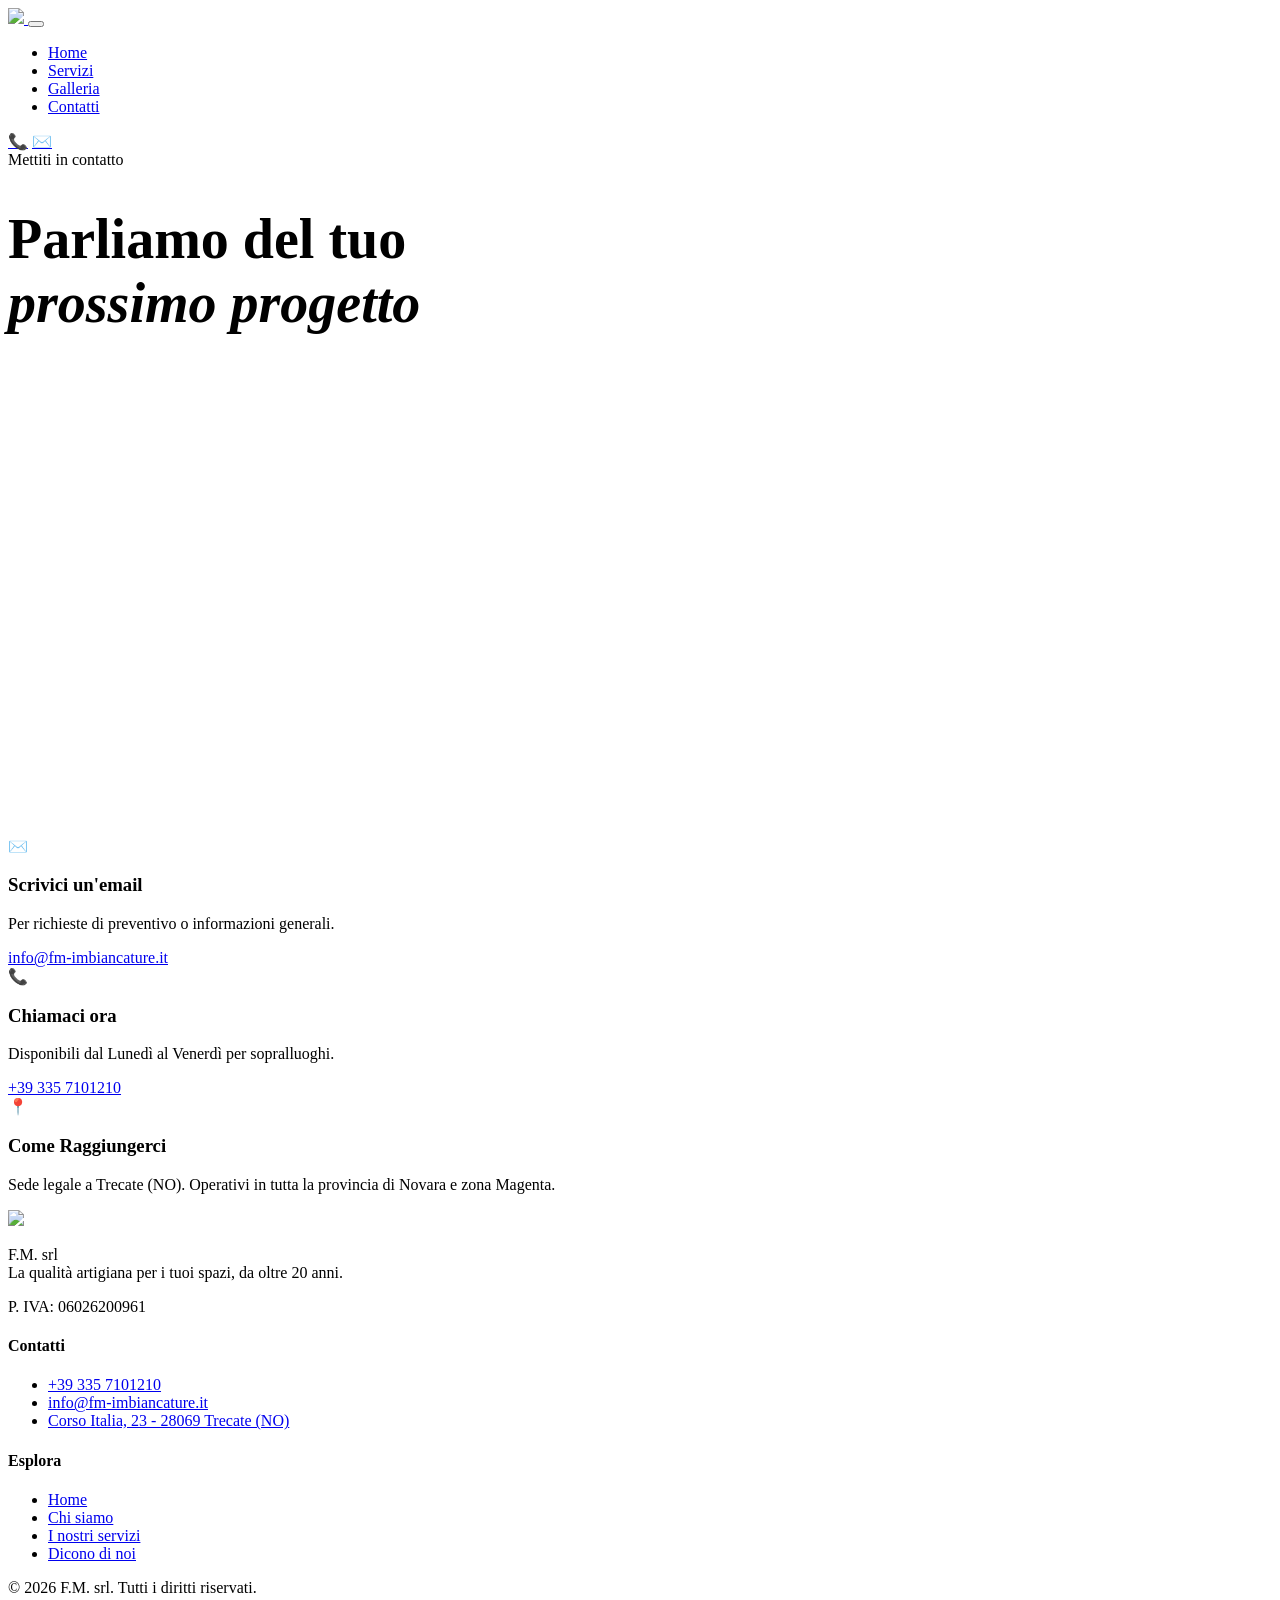
==== contatti/index.html @ 0c0d028b "Modificato logo" ====
<!doctype html>
<html lang="it">
  <head>
    <meta charset="UTF-8" />
    <meta name="viewport" content="width=device-width, initial-scale=1.0" />
    <title>F.M. Group - Ristrutturazioni e Imbiancature</title>
    <base href="/fm-imbiancature/contatti/" />

    <title>FM GROUP</title>
    <link rel="icon" href="../public/favicon.png" />
    <link rel="og" href="../public/favicon.png" />

    <link rel="preconnect" href="https://fonts.googleapis.com" />
    <link rel="preconnect" href="https://fonts.gstatic.com" crossorigin />
    <link
      href="https://fonts.googleapis.com/css2?family=DM+Sans:opsz,wght@9..40,400;500;700&family=Playfair+Display:ital,wght@0,400;0,600;0,700;1,400;1,600&display=swap"
      rel="stylesheet"
    />
    <link rel="stylesheet" href="style.css" />
  </head>
  <body>
    <nav>
      <div class="container nav-inner">
        <a href="../">
          <img src="../public/logo.svg" style="height: 64px" />
        </a>

        <button class="menu-toggle" id="menu-toggle" aria-label="Apri menu">
          <span></span>
          <span></span>
          <span></span>
        </button>

        <div class="nav-content" id="nav-content">
          <ul class="nav-links">
            <li><a href="../">Home</a></li>
            <li><a href="../#servizi">Servizi</a></li>
            <li><a href="../galleria/">Galleria</a></li>
            <li><a href="../contatti/">Contatti</a></li>
          </ul>
          <div class="nav-contact">
            <a href="tel:+393357101210" class="icon-link" aria-label="Chiama"
              >📞</a
            >
            <a
              href="mailto:info@fm-imbiancature.it"
              class="icon-link"
              aria-label="Email"
              >✉️</a
            >
          </div>
        </div>
      </div>
    </nav>

    <main class="contact-page section-padding">
      <div class="container">
        <div class="contact-grid">
          <div class="map-container fade-in-up">
            <span class="label fade-in-up">Mettiti in contatto</span>
            <h1
              class="serif fade-in-up"
              style="font-size: 3.5rem; margin-bottom: 3rem"
            >
              Parliamo del tuo <br /><i>prossimo progetto</i>
            </h1>
            <iframe
              src="https://www.google.com/maps/embed?pb=!1m18!1m12!1m3!1d2801.357564765434!2d8.732891312384724!3d45.40212987095455!2m3!1f0!2f0!3f0!3m2!1i1024!2i768!4f13.1!3m3!1m2!1s0x4786638062035e7d%3A0x6b8032c638e55e5!2s28069%20Trecate%20NO!5e0!3m2!1sit!2sit!4v1700000000000!5m2!1sit!2sit"
              width="100%"
              height="450"
              style="border: 0"
              allowfullscreen=""
              loading="lazy"
              referrerpolicy="no-referrer-when-downgrade"
            >
            </iframe>
          </div>

          <div class="contact-info">
            <div class="contact-card fade-in-up" style="transition-delay: 0.1s">
              <div class="contact-card-icon">✉️</div>
              <div class="contact-card-content">
                <h3>Scrivici un'email</h3>
                <p>Per richieste di preventivo o informazioni generali.</p>
                <a href="mailto:info@fm-imbiancature.it" class="contact-link"
                  >info@fm-imbiancature.it</a
                >
              </div>
            </div>

            <div class="contact-card fade-in-up" style="transition-delay: 0.2s">
              <div class="contact-card-icon">📞</div>
              <div class="contact-card-content">
                <h3>Chiamaci ora</h3>
                <p>Disponibili dal Lunedì al Venerdì per sopralluoghi.</p>
                <a href="tel:+393357101210" class="contact-link"
                  >+39 335 7101210</a
                >
              </div>
            </div>

            <div class="contact-card fade-in-up" style="transition-delay: 0.3s">
              <div class="contact-card-icon">📍</div>
              <div class="contact-card-content">
                <h3>Come Raggiungerci</h3>
                <p>
                  Sede legale a Trecate (NO). Operativi in tutta la provincia di
                  Novara e zona Magenta.
                </p>
              </div>
            </div>
          </div>
        </div>
      </div>
    </main>

    <footer>
      <div class="container">
        <div class="footer-grid">
          <div class="footer-brand">
            <a href="../" class="footer-logo">
              <img src="../public/logo.svg" style="height: 64px" />
            </a>
            <p>
              F.M. srl<br />La qualità artigiana per i tuoi spazi, da oltre 20
              anni.
            </p>
            <p style="margin-top: 1rem">P. IVA: 06026200961</p>
          </div>
          <div class="footer-links">
            <h4>Contatti</h4>
            <ul>
              <li><a href="tel:+393357101210">+39 335 7101210</a></li>
              <li>
                <a href="mailto:info@fm-imbiancature.it"
                  >info@fm-imbiancature.it</a
                >
              </li>
              <li>
                <a
                  href="https://maps.app.goo.gl/eSkdiNSnSLmnvJY69"
                  target="_blank"
                >
                  Corso Italia, 23 - 28069 Trecate (NO)
                </a>
              </li>
            </ul>
          </div>
          <div class="footer-links">
            <h4>Esplora</h4>
            <ul>
              <li><a href="../">Home</a></li>
              <li><a href="../#chi-siamo">Chi siamo</a></li>
              <li><a href="../#servizi">I nostri servizi</a></li>
              <li><a href="../#dicono-di-noi">Dicono di noi</a></li>
            </ul>
          </div>
        </div>
        <div class="footer-bottom">
          <p>&copy; 2026 F.M. srl. Tutti i diritti riservati.</p>
        </div>
      </div>
    </footer>

    <script src="script.js"></script>
  </body>
</html>
---- contatti/style.css ----
/* STYLE.CSS - F.M. GROUP 
  Versione: Contatti & Navigation
*/

:root {
  --yellow: #5ef500;
  --black: #111111;
  --mint: hsl(97, 70%, 60%);
  --gray: #f4f4f4;
  --white: #ffffff;
  --font-heading: "Playfair Display", serif;
  --font-body: "DM Sans", sans-serif;
  --transition: all 0.3s ease;
}

/* 1. RESET & BASE */
* {
  margin: 0;
  padding: 0;
  box-sizing: border-box;
}

html {
  scroll-behavior: smooth;
}

body {
  font-family: var(--font-body);
  color: var(--black);
  background-color: var(--white);
  line-height: 1.6;
  overflow-x: hidden;
}

a {
  text-decoration: none;
  color: inherit;
}

ul {
  list-style: none;
}

/* 2. TYPOGRAPHY */
h1,
h2,
h3,
h4,
.serif {
  font-family: var(--font-heading);
  font-weight: 600;
}

.label {
  text-transform: uppercase;
  letter-spacing: 2px;
  font-size: 0.85rem;
  color: #666;
  font-weight: 500;
  margin-bottom: 1rem;
  display: block;
}

/* 3. LAYOUT UTILITIES */
.container {
  max-width: 1300px;
  margin: 0 auto;
  padding: 0 2rem;
}

.section-padding {
  padding: 6rem 0;
}

.fade-in-up {
  opacity: 0;
  transform: translateY(30px);
  transition:
    opacity 0.8s ease-out,
    transform 0.8s ease-out;
}

.fade-in-up.is-visible {
  opacity: 1;
  transform: translateY(0);
}

/* 4. NAVIGATION & MOBILE MENU */
nav {
  padding: 1rem 0;
  border-bottom: 1px solid #2a2a2a;
  background-color: var(--black);
  position: sticky;
  top: 0;
  z-index: 100;
}

.nav-inner {
  display: flex;
  justify-content: space-between;
  align-items: center;
}

.logo {
  font-family: var(--font-heading);
  font-size: 1.8rem;
  font-weight: 700;
  letter-spacing: -1px;
  color: var(--white);
}

.nav-content {
  display: flex;
  align-items: center;
  gap: 3.5rem;
}

.nav-links {
  display: flex;
  gap: 3.5rem;
  align-items: center;
  color: #cccccc;
}

.nav-links a {
  color: #cccccc;
  font-weight: 500;
  transition: var(--transition);
}

.nav-links a:hover {
  color: var(--white);
}

.nav-contact {
  display: flex;
  gap: 1.125rem;
}

.icon-link {
  width: 40px;
  height: 40px;
  border-radius: 50%;
  background-color: var(--yellow);
  display: flex;
  align-items: center;
  justify-content: center;
  transition: var(--transition);
  color: var(--white);
}

.icon-link:hover {
  background-color: var(--yellow);
  color: var(--black);
}

.menu-toggle {
  display: none;
  flex-direction: column;
  justify-content: space-between;
  width: 30px;
  height: 20px;
  background: transparent;
  border: none;
  cursor: pointer;
  z-index: 1000;
}

.menu-toggle span {
  width: 100%;
  height: 2px;
  background-color: var(--white);
  transition: all 0.3s ease;
  border-radius: 2px;
}

/* 5. CONTACT PAGE SPECIFIC */
.contact-grid {
  display: grid;
  grid-template-columns: 1fr;
  gap: 3rem;
  align-items: start;
}

.map-container {
  line-height: 1;
}

.map-container iframe {
  filter: grayscale(0.2) contrast(1.1);
}

.contact-info {
  display: flex;
  flex-direction: column;
  gap: 1.5rem;
}

.contact-card {
  background-color: var(--gray);
  padding: 2rem;
  border-radius: 20px;
  display: flex;
  gap: 1.5rem;
  transition: var(--transition);
  border: 1px solid transparent;
}

.contact-card:hover {
  background-color: var(--white);
  border-color: var(--yellow);
  transform: translateX(10px);
  box-shadow: 0 10px 30px rgba(0, 0, 0, 0.05);
}

.contact-card-icon {
  font-size: 2rem;
  width: 60px;
  height: 60px;
  background: var(--white);
  display: flex;
  align-items: center;
  justify-content: center;
  border-radius: 15px;
  flex-shrink: 0;
}

.contact-card-content h3 {
  font-family: var(--font-body);
  font-size: 1.25rem;
  font-weight: 700;
  margin-bottom: 0.5rem;
}

.contact-card-content p {
  color: #666;
  font-size: 0.95rem;
  margin-bottom: 0.75rem;
}

.contact-link {
  font-family: var(--font-heading);
  font-size: 1.1rem;
  font-weight: 600;
  color: var(--black);
  border-bottom: 2px solid var(--yellow);
  transition: var(--transition);
}

.contact-link:hover {
  background-color: var(--yellow);
}

/* 6. FOOTER */
footer {
  background-color: var(--black);
  color: #888;
  padding: 4rem 0 2rem;
  font-size: 0.9rem;
}

.footer-grid {
  display: grid;
  grid-template-columns: 1fr;
  gap: 3rem;
  margin-bottom: 3rem;
}

.footer-logo {
  font-family: var(--font-heading);
  font-size: 2rem;
  color: var(--white);
  font-weight: 700;
  margin-bottom: 1rem;
}

.footer-links h4 {
  color: var(--white);
  margin-bottom: 1.25rem;
  font-family: var(--font-body);
}

.footer-links ul li {
  margin-bottom: 0.75rem;
}

.footer-links a:hover {
  color: var(--yellow);
}

.footer-bottom {
  border-top: 1px solid #333;
  padding-top: 2rem;
  text-align: center;
}

/* 7. RESPONSIVE BREAKPOINTS */

/* Mobile Navigation (< 991px) */
@media (max-width: 991px) {
  .menu-toggle {
    display: flex;
  }

  .nav-content {
    position: absolute;
    top: 100%;
    left: 0;
    width: 100%;
    background-color: rgba(17, 17, 17, 0.98);
    backdrop-filter: blur(10px);
    flex-direction: column;
    padding: 2rem;
    gap: 2rem;
    border-bottom: 1px solid #2a2a2a;
    box-shadow: 0 10px 15px rgba(0, 0, 0, 0.3);
    opacity: 0;
    visibility: hidden;
    transform: translateY(-10px);
    transition: var(--transition);
  }

  .nav-content.active {
    opacity: 1;
    visibility: visible;
    transform: translateY(0);
  }

  .nav-links {
    flex-direction: column;
    gap: 1.5rem;
    text-align: center;
    font-size: 1.2rem;
  }

  .nav-contact {
    justify-content: center;
    width: 100%;
  }

  .menu-toggle.active span:nth-child(1) {
    transform: translateY(9px) rotate(45deg);
  }
  .menu-toggle.active span:nth-child(2) {
    opacity: 0;
  }
  .menu-toggle.active span:nth-child(3) {
    transform: translateY(-9px) rotate(-45deg);
  }
}

/* Tablet (>= 768px) */
@media (min-width: 768px) {
  .footer-grid {
    grid-template-columns: 2fr 1fr 1fr;
  }
}

/* Desktop (>= 992px) */
@media (min-width: 992px) {
  .contact-grid {
    grid-template-columns: 1.2fr 0.8fr;
  }

  .contact-page h1 {
    font-size: 4.5rem;
  }
}
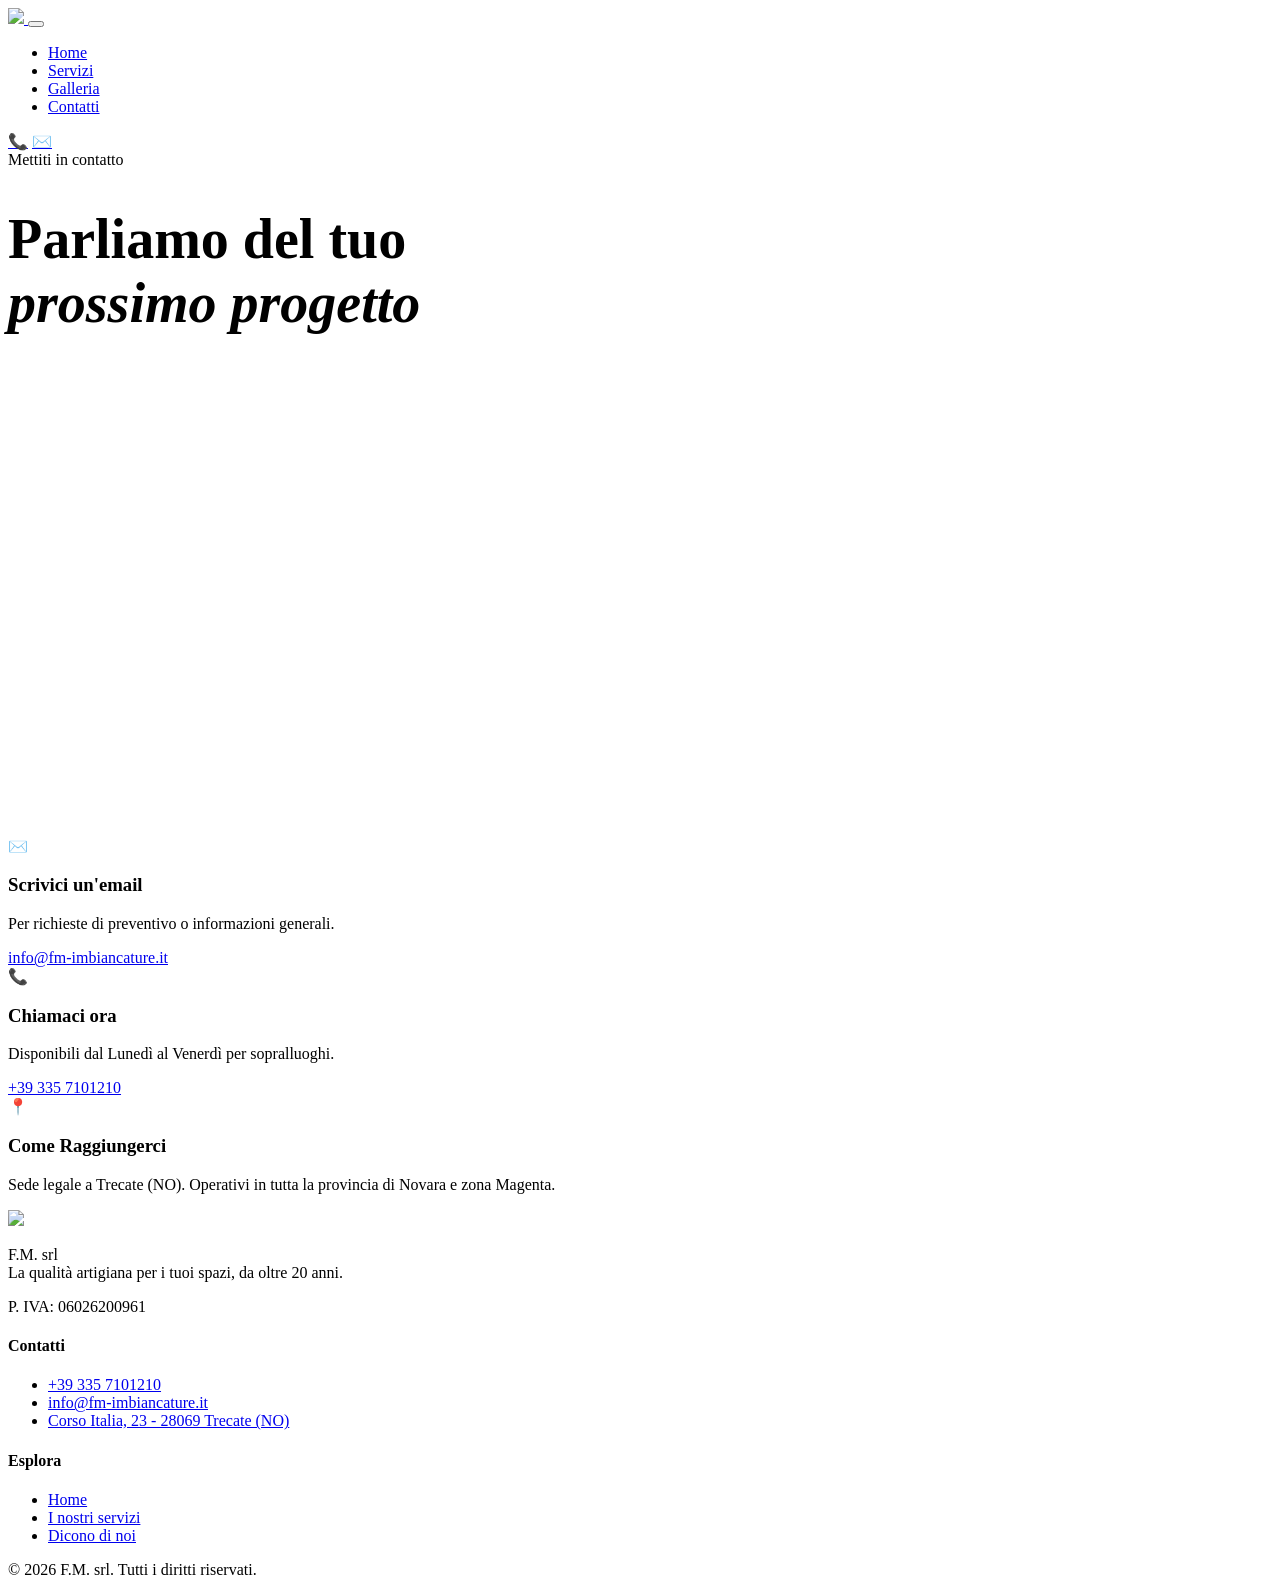
==== commit b9c1217d: "Tolto chi siamo dal footer" ====
--- a/contatti/index.html
+++ b/contatti/index.html
@@ -150,7 +150,6 @@
             <h4>Esplora</h4>
             <ul>
               <li><a href="../">Home</a></li>
-              <li><a href="../#chi-siamo">Chi siamo</a></li>
               <li><a href="../#servizi">I nostri servizi</a></li>
               <li><a href="../#dicono-di-noi">Dicono di noi</a></li>
             </ul>
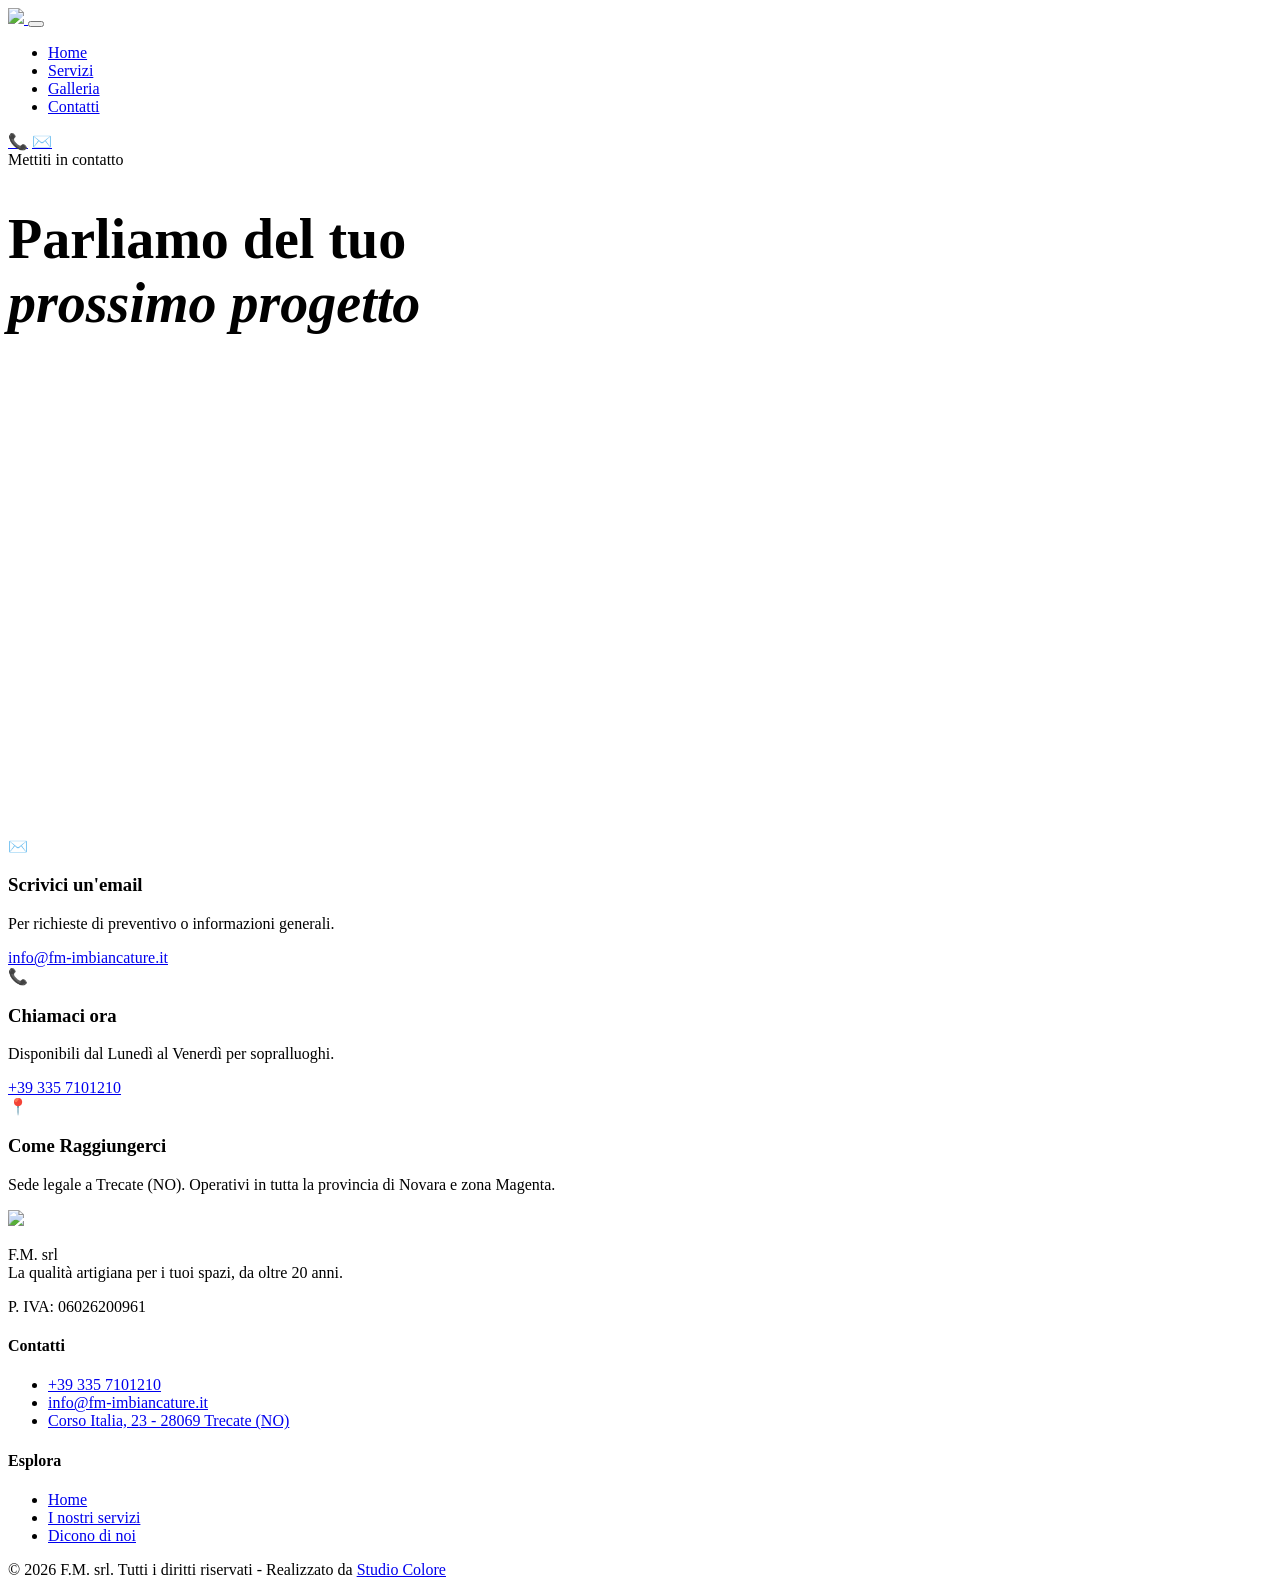
==== commit 5891e26c: "ultime sistemazioni" ====
--- a/contatti/index.html
+++ b/contatti/index.html
@@ -7,7 +7,47 @@
     <base href="/fm-imbiancature/contatti/" />
 
     <title>FM GROUP</title>
-    <link rel="icon" href="../public/favicon.png" />
+    <!-- Favicon standard (browser tab + bookmark) -->
+    <link
+      rel="icon"
+      type="image/png"
+      href="../public/favicon.png"
+      sizes="32x32"
+    />
+    <link
+      rel="icon"
+      type="image/png"
+      href="../public/favicon.png"
+      sizes="16x16"
+    />
+
+    <!-- Fallback legacy -->
+    <link rel="shortcut icon" href="../public/favicon.png" />
+
+    <!-- Apple iOS (icona quando aggiunto alla Home) -->
+    <link rel="apple-touch-icon" href="../public/favicon.png" />
+
+    <!-- Apple meta -->
+    <meta name="apple-mobile-web-app-capable" content="yes" />
+    <meta name="apple-mobile-web-app-status-bar-style" content="default" />
+    <meta name="apple-mobile-web-app-title" content="FM GROUP" />
+
+    <!-- Android / Chrome -->
+    <link
+      rel="icon"
+      type="image/png"
+      sizes="192x192"
+      href="../public/favicon.png"
+    />
+    <link
+      rel="icon"
+      type="image/png"
+      sizes="512x512"
+      href="../public/favicon.png"
+    />
+
+    <!-- Theme color (barra browser mobile) -->
+    <meta name="theme-color" content="#ffffff" />
     <link rel="og" href="../public/favicon.png" />
 
     <link rel="preconnect" href="https://fonts.googleapis.com" />
@@ -156,7 +196,12 @@
           </div>
         </div>
         <div class="footer-bottom">
-          <p>&copy; 2026 F.M. srl. Tutti i diritti riservati.</p>
+          <p>
+            &copy; 2026 F.M. srl. Tutti i diritti riservati - Realizzato da
+            <a href="https://www.studiocolore.it" target="_blank"
+              >Studio Colore</a
+            >
+          </p>
         </div>
       </div>
     </footer>
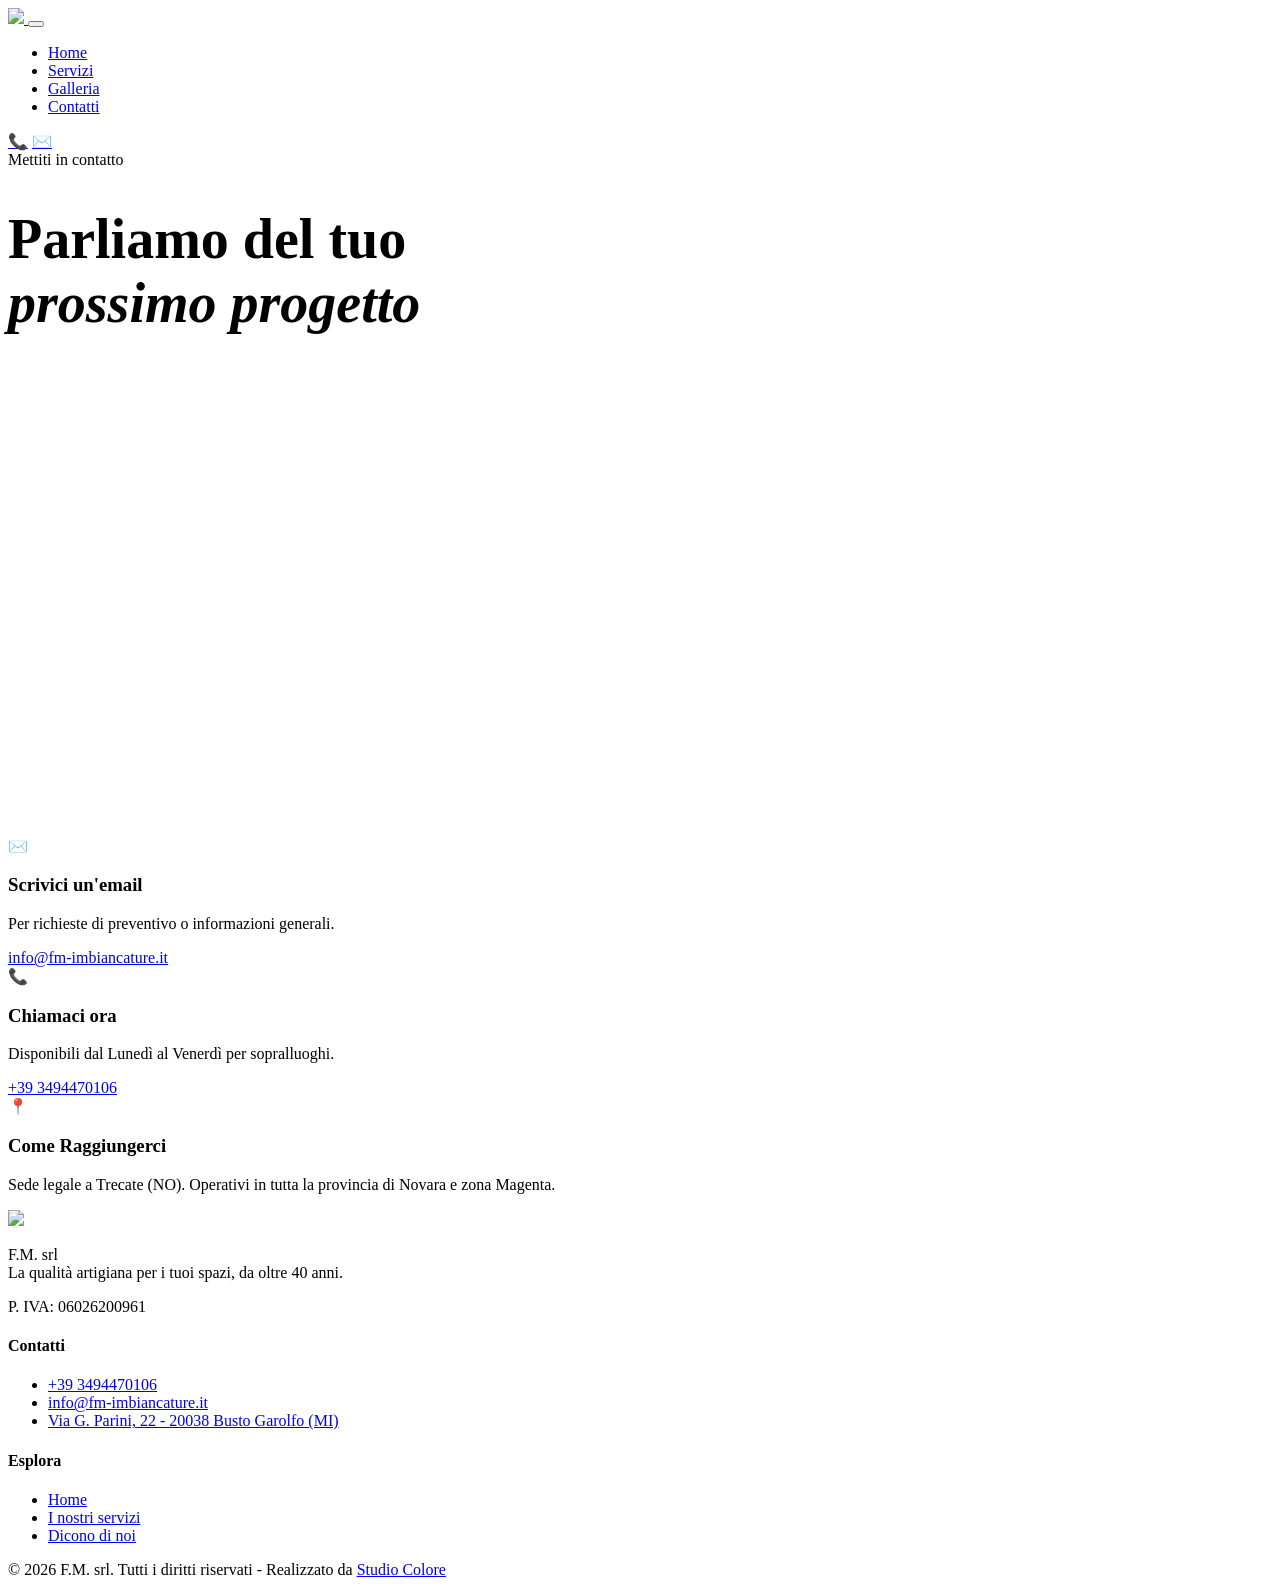
==== commit b9c68d00: "Cambiamenti finali" ====
--- a/contatti/index.html
+++ b/contatti/index.html
@@ -79,7 +79,7 @@
             <li><a href="../contatti/">Contatti</a></li>
           </ul>
           <div class="nav-contact">
-            <a href="tel:+393357101210" class="icon-link" aria-label="Chiama"
+            <a href="tel:+393494470106" class="icon-link" aria-label="Chiama"
               >📞</a
             >
             <a
@@ -105,7 +105,7 @@
               Parliamo del tuo <br /><i>prossimo progetto</i>
             </h1>
             <iframe
-              src="https://www.google.com/maps/embed?pb=!1m18!1m12!1m3!1d2801.357564765434!2d8.732891312384724!3d45.40212987095455!2m3!1f0!2f0!3f0!3m2!1i1024!2i768!4f13.1!3m3!1m2!1s0x4786638062035e7d%3A0x6b8032c638e55e5!2s28069%20Trecate%20NO!5e0!3m2!1sit!2sit!4v1700000000000!5m2!1sit!2sit"
+              src="https://www.google.com/maps/embed?pb=!1m18!1m12!1m3!1d2794.147656594729!2d8.881923176024284!3d45.54735512788698!2m3!1f0!2f0!3f0!3m2!1i1024!2i768!4f13.1!3m3!1m2!1s0x4786f3278a566283%3A0x94f94dba78fa7576!2sVia%20G.%20Parini%2C%2022%2C%2020038%20Busto%20Garolfo%20MI!5e0!3m2!1sit!2sit!4v1775511622620!5m2!1sit!2sit"
               width="100%"
               height="450"
               style="border: 0"
@@ -133,8 +133,8 @@
               <div class="contact-card-content">
                 <h3>Chiamaci ora</h3>
                 <p>Disponibili dal Lunedì al Venerdì per sopralluoghi.</p>
-                <a href="tel:+393357101210" class="contact-link"
-                  >+39 335 7101210</a
+                <a href="tel:+393494470106" class="contact-link"
+                  >+39 3494470106</a
                 >
               </div>
             </div>
@@ -162,7 +162,7 @@
               <img src="../public/logo.svg" style="height: 64px" />
             </a>
             <p>
-              F.M. srl<br />La qualità artigiana per i tuoi spazi, da oltre 20
+              F.M. srl<br />La qualità artigiana per i tuoi spazi, da oltre 40
               anni.
             </p>
             <p style="margin-top: 1rem">P. IVA: 06026200961</p>
@@ -170,7 +170,7 @@
           <div class="footer-links">
             <h4>Contatti</h4>
             <ul>
-              <li><a href="tel:+393357101210">+39 335 7101210</a></li>
+              <li><a href="tel:+393494470106">+39 3494470106</a></li>
               <li>
                 <a href="mailto:info@fm-imbiancature.it"
                   >info@fm-imbiancature.it</a
@@ -178,10 +178,10 @@
               </li>
               <li>
                 <a
-                  href="https://maps.app.goo.gl/eSkdiNSnSLmnvJY69"
+                  href="https://maps.app.goo.gl/ca1PZ5VyEg2tWN5s7"
                   target="_blank"
                 >
-                  Corso Italia, 23 - 28069 Trecate (NO)
+                  Via G. Parini, 22 - 20038 Busto Garolfo (MI)
                 </a>
               </li>
             </ul>
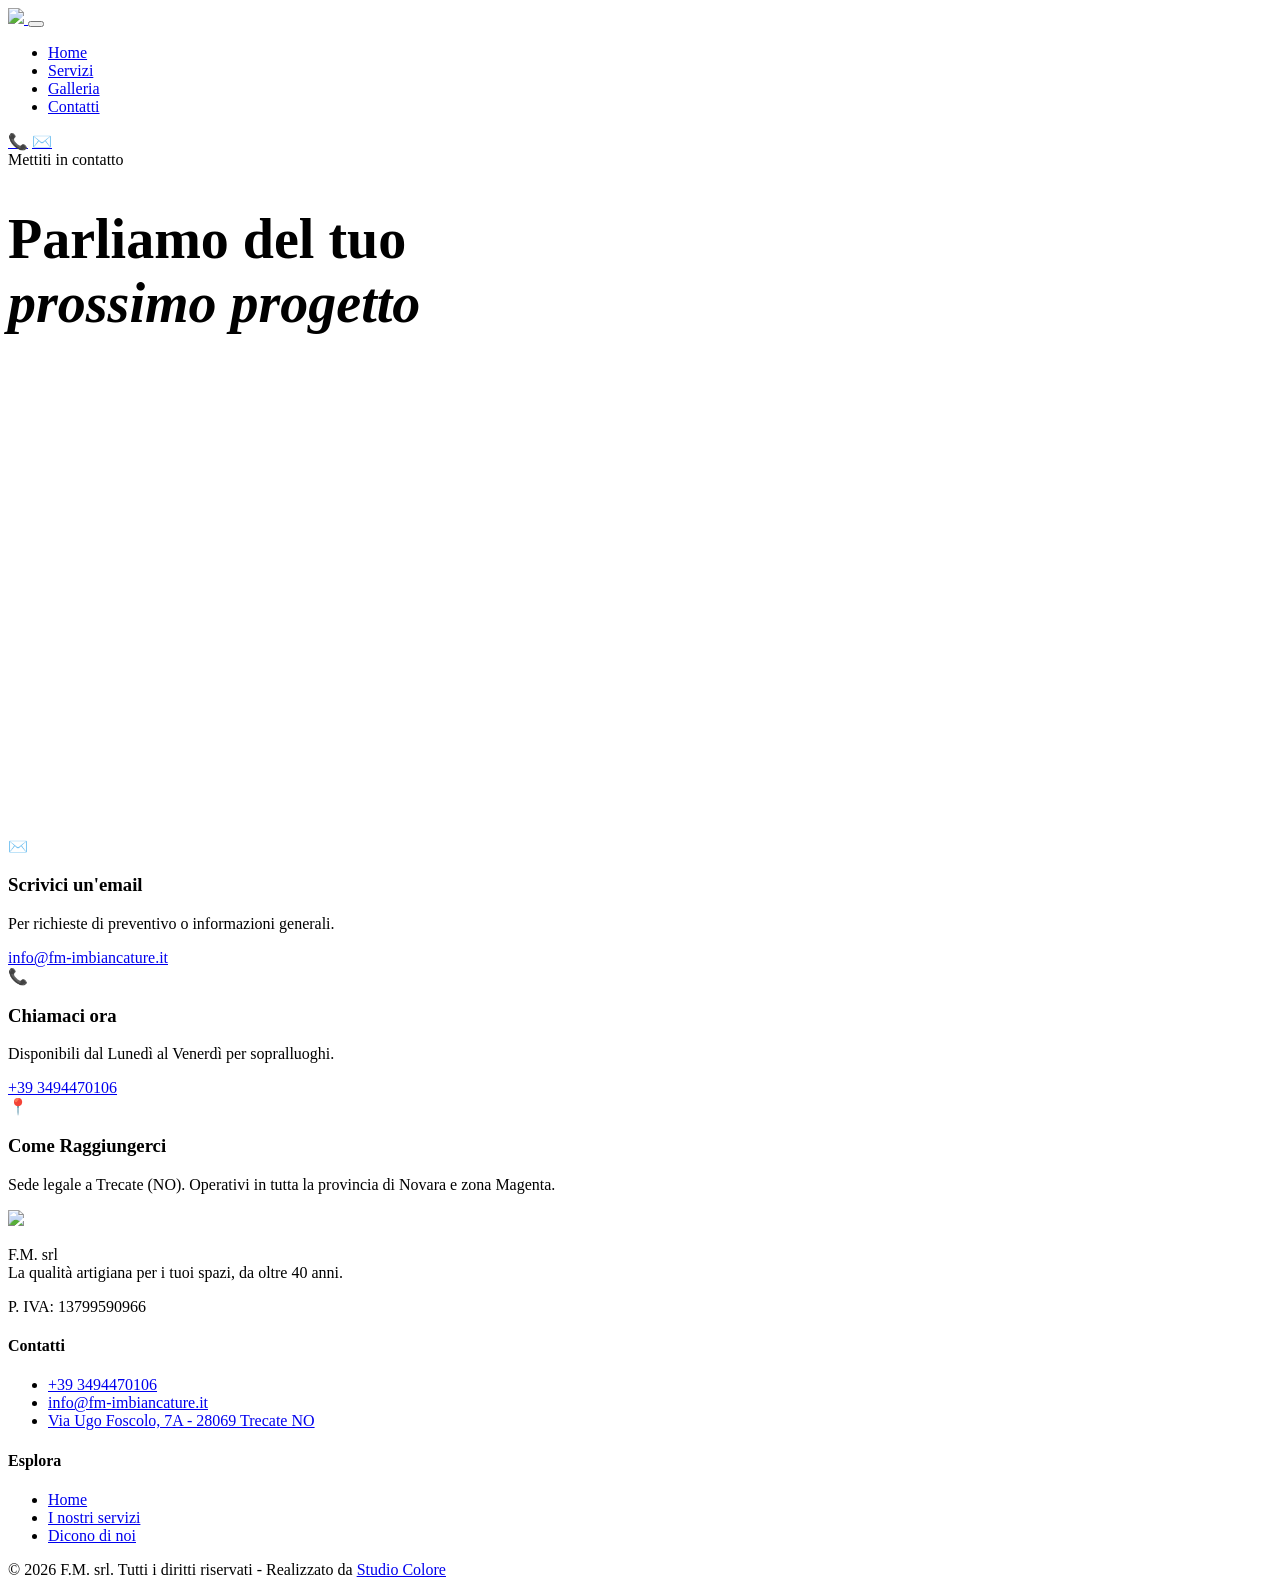
==== commit e34b490b: "Cambiato indirizzi" ====
--- a/contatti/index.html
+++ b/contatti/index.html
@@ -105,15 +105,14 @@
               Parliamo del tuo <br /><i>prossimo progetto</i>
             </h1>
             <iframe
-              src="https://www.google.com/maps/embed?pb=!1m18!1m12!1m3!1d2794.147656594729!2d8.881923176024284!3d45.54735512788698!2m3!1f0!2f0!3f0!3m2!1i1024!2i768!4f13.1!3m3!1m2!1s0x4786f3278a566283%3A0x94f94dba78fa7576!2sVia%20G.%20Parini%2C%2022%2C%2020038%20Busto%20Garolfo%20MI!5e0!3m2!1sit!2sit!4v1775511622620!5m2!1sit!2sit"
+              src="https://www.google.com/maps/embed?pb=!1m18!1m12!1m3!1d2799.9251235038096!2d8.7420566!3d45.431010699999995!2m3!1f0!2f0!3f0!3m2!1i1024!2i768!4f13.1!3m3!1m2!1s0x4786f790da7184bf%3A0xd3ce17404eed4a5a!2sVia%20Ugo%20Foscolo%2C%207A%2C%2028069%20Trecate%20NO!5e0!3m2!1sit!2sit!4v1775723784388!5m2!1sit!2sit"
               width="100%"
               height="450"
               style="border: 0"
               allowfullscreen=""
               loading="lazy"
               referrerpolicy="no-referrer-when-downgrade"
-            >
-            </iframe>
+            ></iframe>
           </div>
 
           <div class="contact-info">
@@ -165,7 +164,7 @@
               F.M. srl<br />La qualità artigiana per i tuoi spazi, da oltre 40
               anni.
             </p>
-            <p style="margin-top: 1rem">P. IVA: 06026200961</p>
+            <p style="margin-top: 1rem">P. IVA: 13799590966</p>
           </div>
           <div class="footer-links">
             <h4>Contatti</h4>
@@ -178,10 +177,10 @@
               </li>
               <li>
                 <a
-                  href="https://maps.app.goo.gl/ca1PZ5VyEg2tWN5s7"
+                  href="https://maps.app.goo.gl/CNxugdj95UUibFBq8"
                   target="_blank"
                 >
-                  Via G. Parini, 22 - 20038 Busto Garolfo (MI)
+                  Via Ugo Foscolo, 7A - 28069 Trecate NO
                 </a>
               </li>
             </ul>
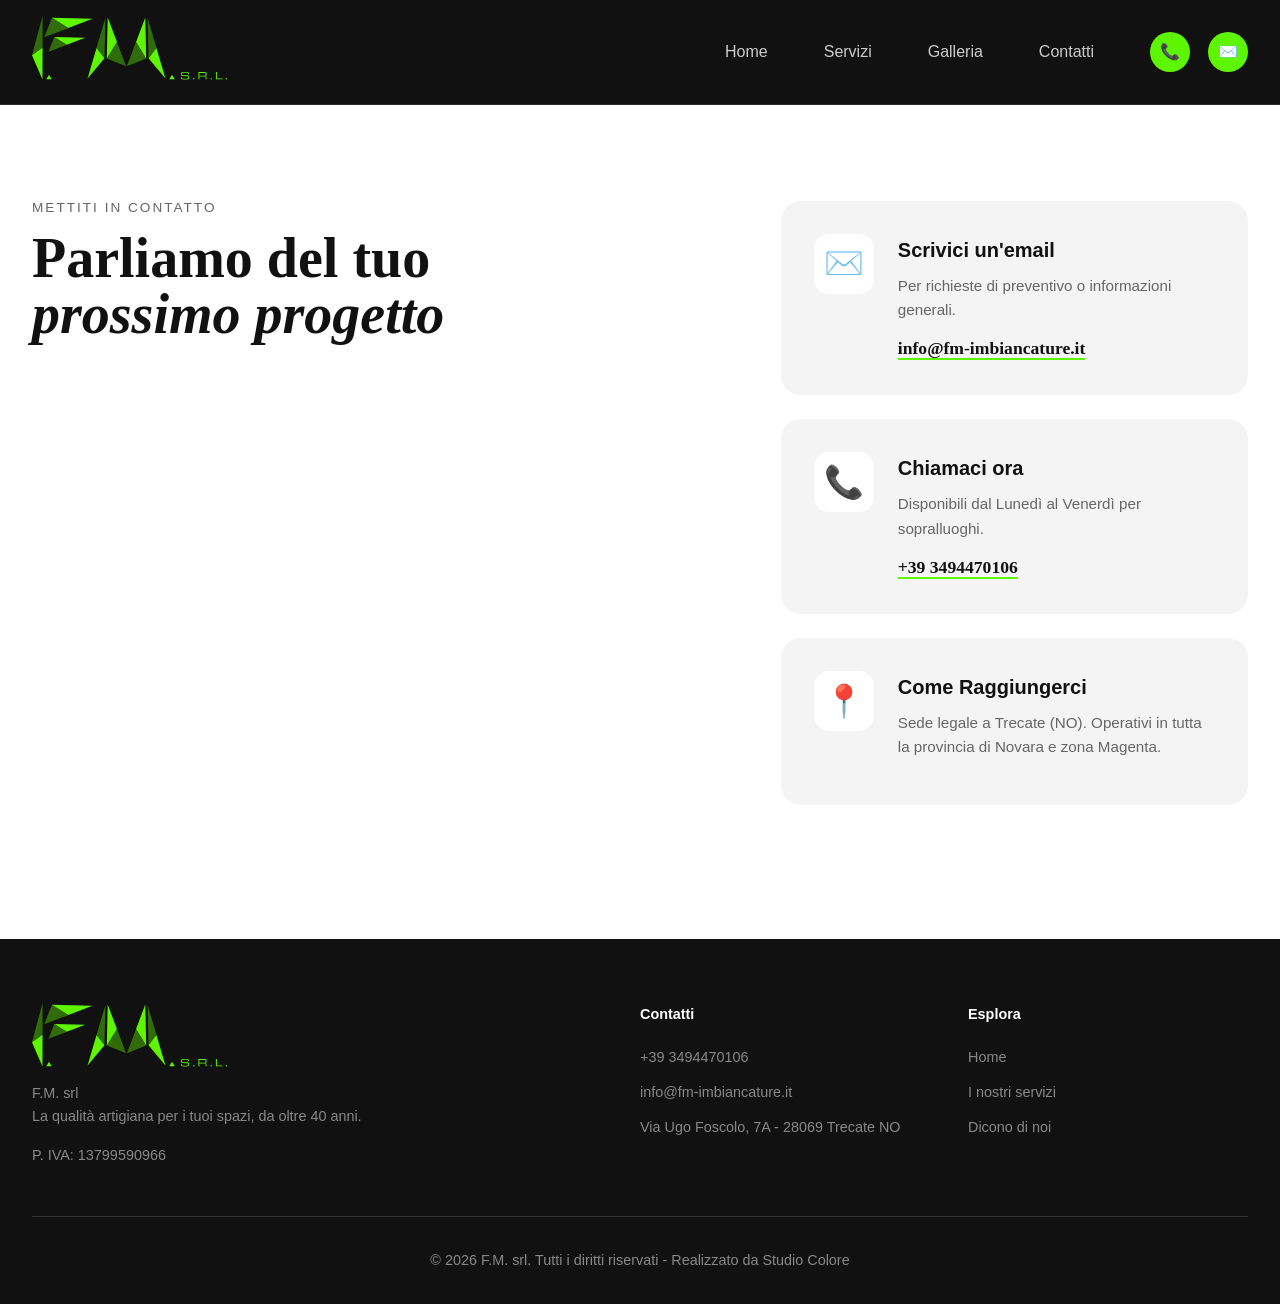
==== commit ff9678a2: "Remove base href from index.html Removed base href tag from the head section." ====
--- a/contatti/index.html
+++ b/contatti/index.html
@@ -4,7 +4,6 @@
     <meta charset="UTF-8" />
     <meta name="viewport" content="width=device-width, initial-scale=1.0" />
     <title>F.M. Group - Ristrutturazioni e Imbiancature</title>
-    <base href="/fm-imbiancature/contatti/" />
 
     <title>FM GROUP</title>
     <!-- Favicon standard (browser tab + bookmark) -->
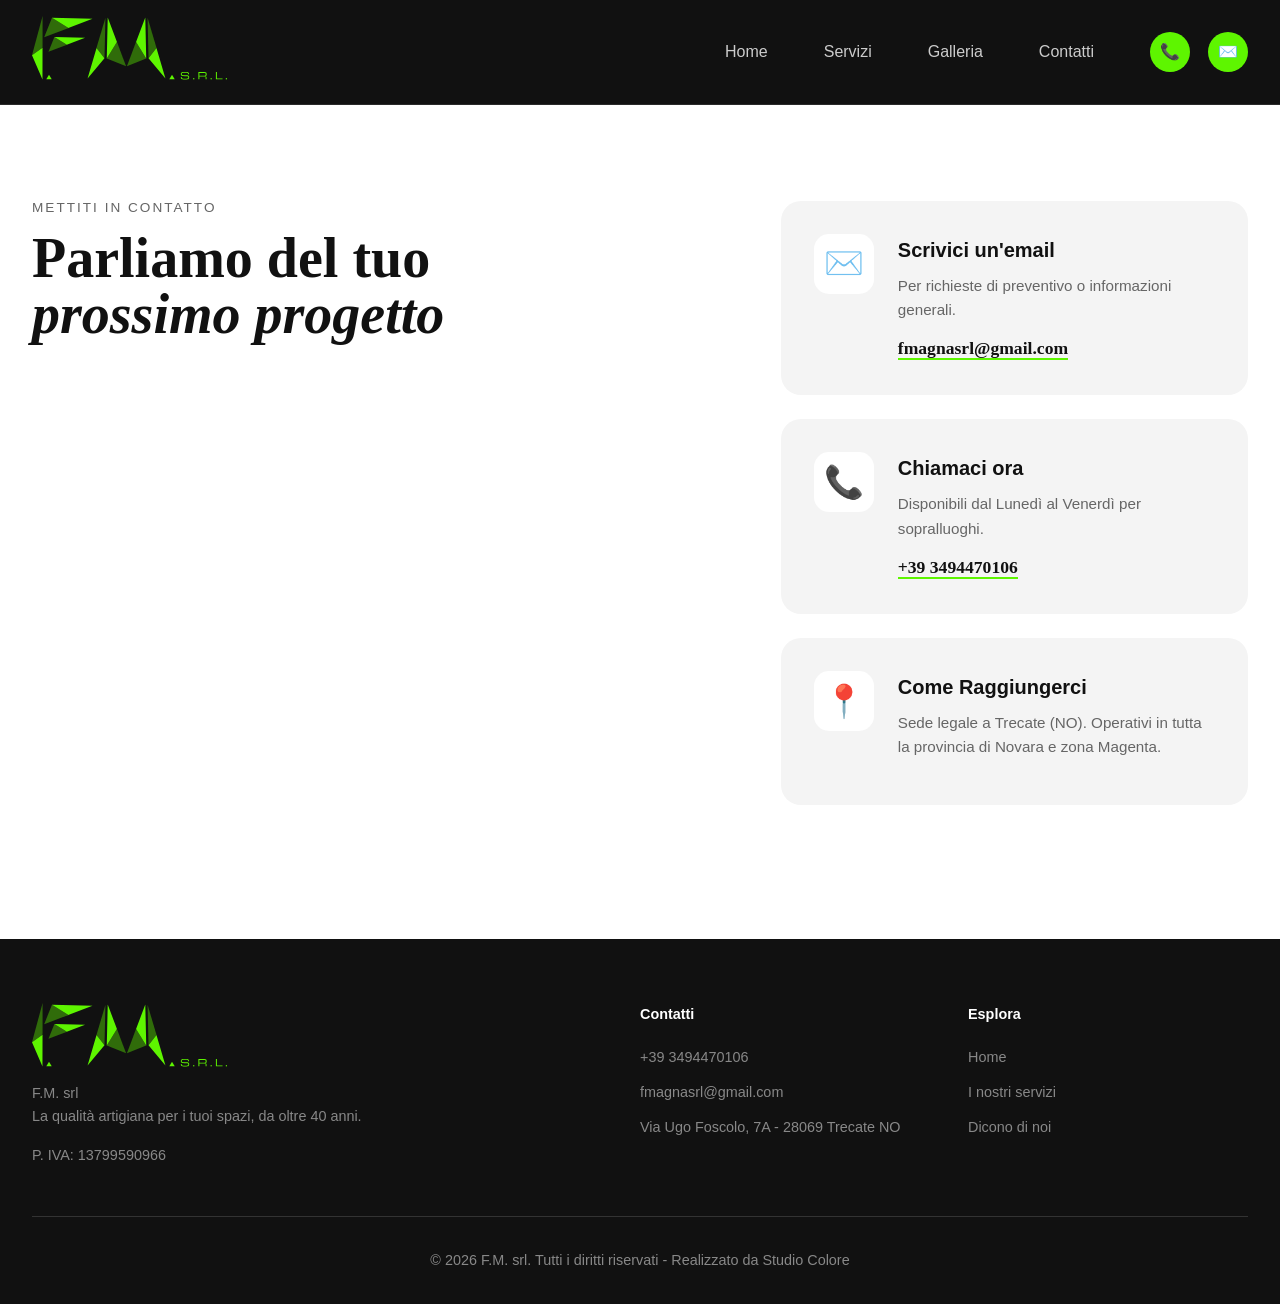
==== commit 9b1504ae: "Update email contact from info@fm-imbiancature.it to fmagnasrl@gmail.com" ====
--- a/contatti/index.html
+++ b/contatti/index.html
@@ -4,8 +4,6 @@
     <meta charset="UTF-8" />
     <meta name="viewport" content="width=device-width, initial-scale=1.0" />
     <title>F.M. Group - Ristrutturazioni e Imbiancature</title>
-
-    <title>FM GROUP</title>
     <!-- Favicon standard (browser tab + bookmark) -->
     <link
       rel="icon"
@@ -82,7 +80,7 @@
               >📞</a
             >
             <a
-              href="mailto:info@fm-imbiancature.it"
+              href="mailto:fmagnasrl@gmail.com"
               class="icon-link"
               aria-label="Email"
               >✉️</a
@@ -120,8 +118,8 @@
               <div class="contact-card-content">
                 <h3>Scrivici un'email</h3>
                 <p>Per richieste di preventivo o informazioni generali.</p>
-                <a href="mailto:info@fm-imbiancature.it" class="contact-link"
-                  >info@fm-imbiancature.it</a
+                <a href="mailto:fmagnasrl@gmail.com" class="contact-link"
+                  >fmagnasrl@gmail.com</a
                 >
               </div>
             </div>
@@ -170,8 +168,8 @@
             <ul>
               <li><a href="tel:+393494470106">+39 3494470106</a></li>
               <li>
-                <a href="mailto:info@fm-imbiancature.it"
-                  >info@fm-imbiancature.it</a
+                <a href="mailto:fmagnasrl@gmail.com"
+                  >fmagnasrl@gmail.com</a
                 >
               </li>
               <li>
